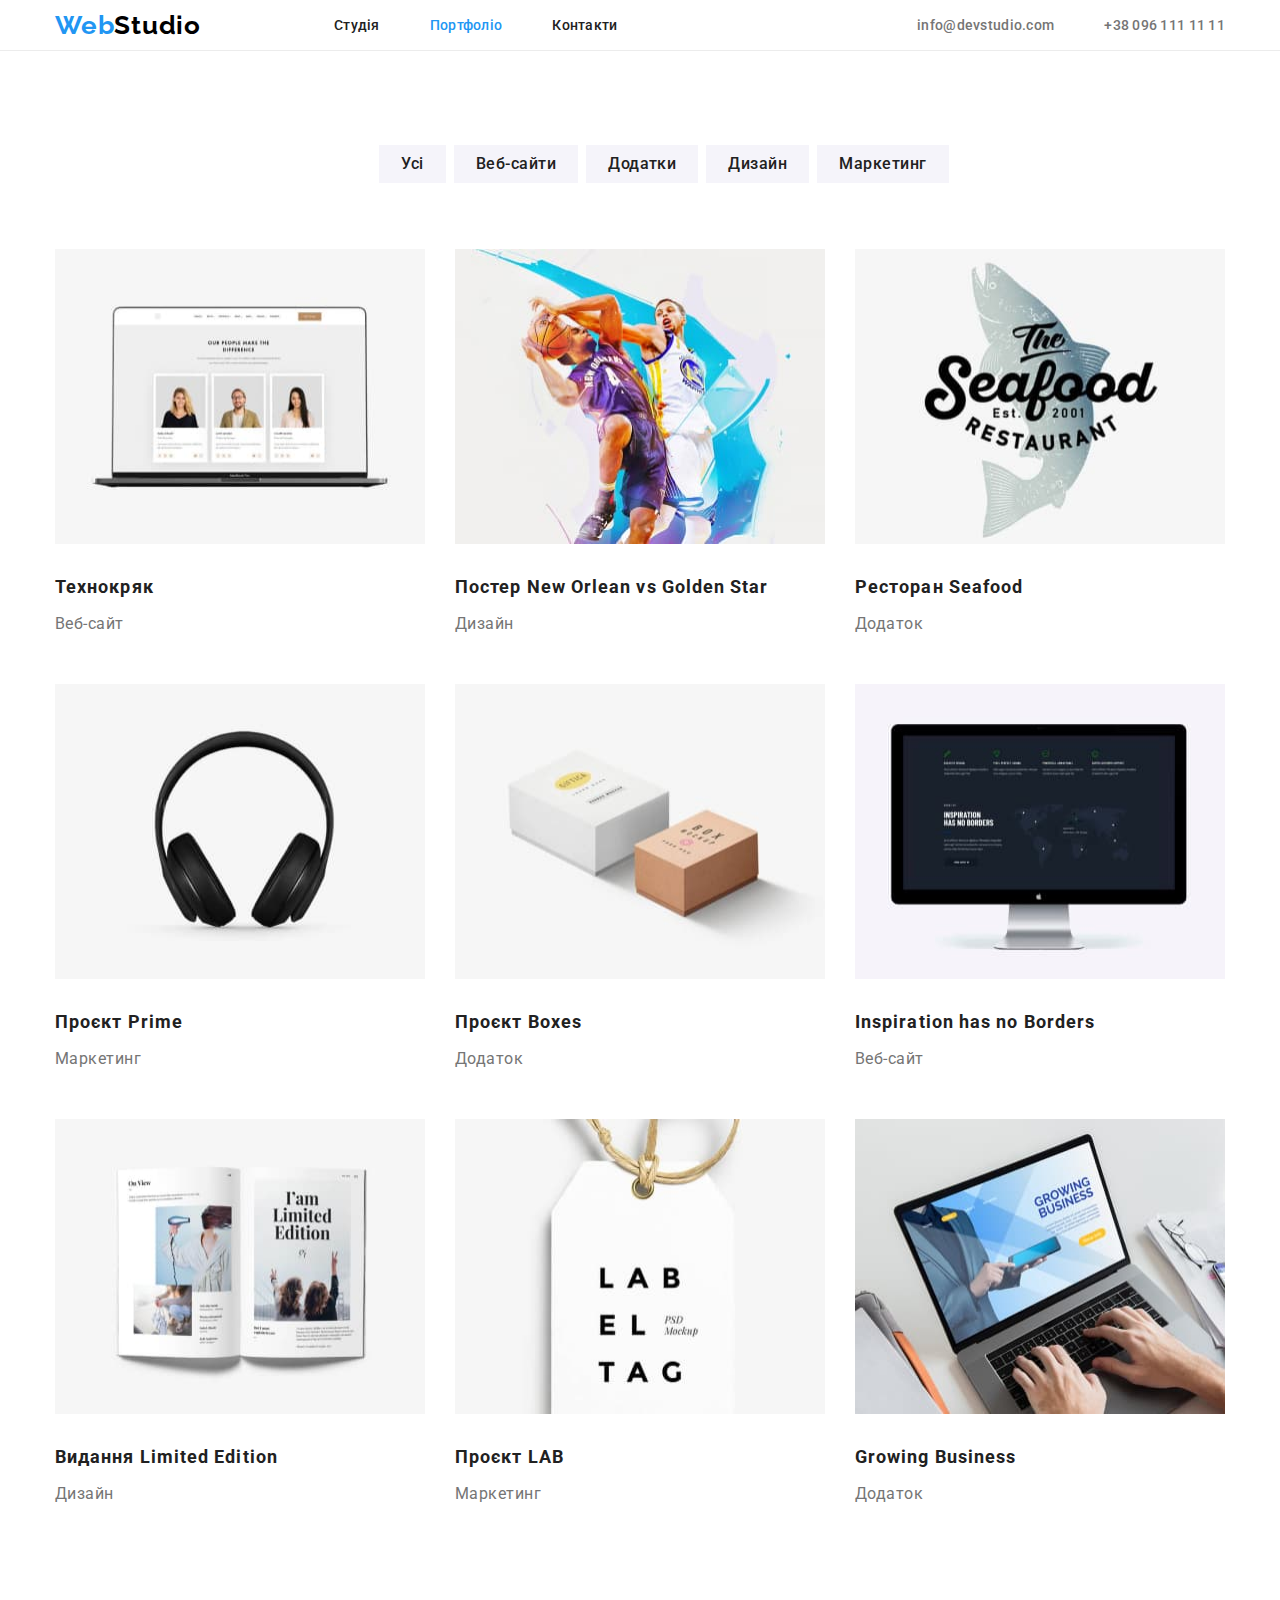
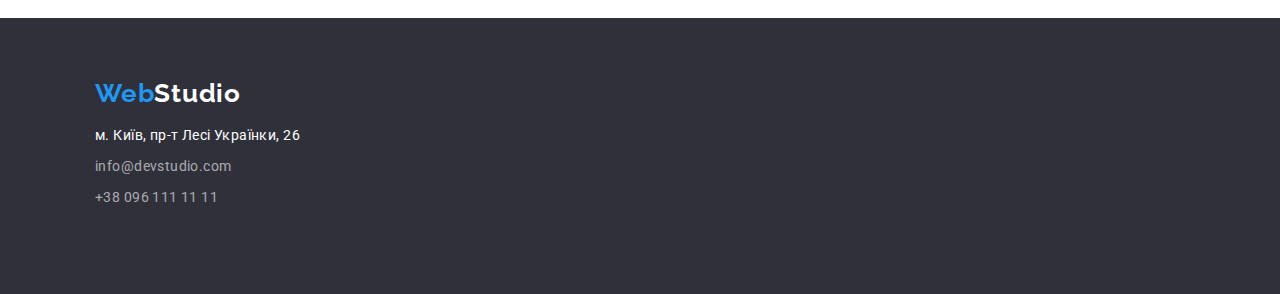
==== portfolio.html @ 1e1a3d90 "proverka04" ====
<!DOCTYPE html>
<html lang="uk">
  <head>
    <meta charset="UTF-8" />
    <meta http-equiv="X-UA-Compatible" content="IE=edge" />
    <meta name="viewport" content="width=device-width, initial-scale=1.0" />
    
    <link rel="preconnect" href="https://fonts.googleapis.com" />
    <link rel="preconnect" href="https://fonts.gstatic.com" crossorigin />
    <link
      href="https://cdnjs.cloudflare.com/ajax/libs/modern-normalize/1.0.0/modern-normalize.min.css"
      rel="stylesheet"
    />
    <link
      href="https://fonts.googleapis.com/css2?family=Raleway:wght@700&family=Roboto:wght@400;500;700;900&display=swap"
      rel="stylesheet"
    />
    <link rel="stylesheet" href="./css/styles.css" />
    <title><DZ-3></title>
  </head>
  <body>
    <header class="page-header">
      <nav class="container main-nav">
        <a href="./index.htm" class="logo"
          >Web<span class="logo-start">Studio</span></a
        >

        <ul class="site-nav">
          <li class="list">
            <a href="./index.htm" class="link">Студія</a>
          </li>
          <li class="list"><a href="" class="link current">Портфоліо</a></li>
          <li class="list"><a href="" class="link">Контакти</a></li>
        </ul>

        <ul class="site-contact">
          <li class="list">
            <a href="mailto:info@devstudio.com" class="info"
              >info@devstudio.com</a
            >
          </li>
          <li class="list">
            <a href="tel:+380961111111" class="info">+38 096 111 11 11</a>
          </li>
        </ul>
      </nav>
    </header>
    <main>
      <section class="section">
        <div class="container">
          <ul class="filter-list">
            <li class="list">
              <button type="button">Усі</button>
            </li>
            <li class="list">
              <button type="button">Веб-сайти</button>
            </li>
            <li class="list">
              <button type="button">Додатки</button>
            </li>
            <li class="list">
              <button type="button">Дизайн</button>
            </li>
            <li class="list">
              <button type="button">Маркетинг</button>
            </li>
          </ul>
        
          <ul class="work-link">
            <li class="work list">
              <img
                src="./images/img.1.jpg"
                alt="Noutbook"
                width="370"
                height="295"
              />
              <h2 class="container-title">Технокряк</h2>
              <p class="container-text">Веб-сайт</p>
            </li>
            <li class="work list">
              <img
                src="./images/img.2.jpg"
                alt="Backetbol"
                width="370"
                height="295"
              />
              <h2 class="container-title">Постер New Orlean vs Golden Star</h2>
              <p class="container-text">Дизайн</p>
            </li>
            <li class="work list">
              <img
                src="./images/img.3.jpg"
                alt="Firma"
                width="370"
                height="295"
              />
              <h2 class="container-title">Ресторан Seafood</h2>
              <p class="container-text">Додаток</p>
            </li>
            <li class="work list">
              <img
                src="./images/img.4.jpg"
                alt="Nauchniki"
                width="370"
                height="295"
              />
              <h2 class="container-title">Проєкт Prime</h2>
              <p class="container-text">Маркетинг</p>
            </li>
            <li class="work list">
              <img
                src="./images/img.5.jpg"
                alt="Kirpichi"
                width="370"
                height="295"
              />
              <h2 class="container-title">Проєкт Boxes</h2>
              <p class="container-text">Додаток</p>
            </li>
            <li class="work list">
              <img
                src="./images/img.6.jpg"
                alt="Monitor"
                width="370"
                height="295"
              />
              <h2 class="container-title">Inspiration has no Borders</h2>
              <p class="container-text">Веб-сайт</p>
            </li>
            <li class="work list">
              <img
                src="./images/img.7.jpg"
                alt="Book"
                width="370"
                height="295"
              />
              <h2 class="container-title">Видання Limited Edition</h2>
              <p class="container-text">Дизайн</p>
            </li>
            <li class="work list">
              <img
                src="./images/img.8.jpg"
                alt="Yarlik"
                width="370"
                height="295"
              />
              <h2 class="container-title">Проєкт LAB</h2>
              <p class="container-text">Маркетинг</p>
            </li>
            <li class="work list">
              <img
                src="./images/img.9.jpg"
                alt="Nout"
                width="370"
                height="295"
              />
              <h2 class="container-title">Growing Business</h2>
              <p class="container-text">Додаток</p>
            </li>
          </ul>
        </div>
      </section>
    </main>
    <footer class="footer">
      <div class="container">
        <a href="./index.htm" class="logo"
          >Web<span class="logo-end">Studio</span></a
        >
        <address>
          <ul class="site-footer">
            <li class="list">
              <a
                href="https://goo.gl/maps/8KMrA27ERhPjtxna9"
                rel="noopener noreferrer"
                class="site-address"
                >м. Київ, пр-т Лесі Українки, 26</a
              >
            </li>
            <li class="list">
              <a href="mailto:info@devstudio.com" class="info"
                >info@devstudio.com</a
              >
            </li>
            <li class="list">
              <a href="tel:+380961111111" class="info">+38 096 111 11 11</a>
            </li>
          </ul>
        </address>
      </div>
    </footer>
  </body>
</html>
---- css/styles.css ----
html {
  box-sizing: border-box;
}
*,
*::before,
*::after {
  box-sizing: inherit;
}
:root {
  --primary-text-color: #757575;
  --title-text-color: #212121;
  --accent-color: #2196f3;
  --logo-color: #000000;
  --white-color: #ffffff;
  --adress-color: #ffffff99;
}

body {
  font-family: Roboto, sans-serif;
  color: var(--title-text-color);
}

.list {
  list-style: none; /*убирает кнопки списка*/
  /*outline: 2px solid red; /*делает временную рамку для верстки*/
  padding: 0; /*сбрасыввет padding от браузера*/
  margin: 0; /*сбрасыввет margin от браузера*/
}
.section-title {
  text-align: center;
  margin-top: 0;
  margin-bottom: 0;
}

.container {
  margin-top: 94px;
  margin-left: auto;
  margin-right: auto;
  width: 1200px;

  padding-right: 15px;
  padding-left: 15px;
}

/* general style ul */

/* Page header */
.page-header {
  background-color: #ffffff;
  border-bottom: 1px solid #ececec;
}

.page-header .container {
    margin-top: 0;
}
.main-nav {
  display: flex;
  align-items: center;
}
/* style logo header and footer*/
/* general style nav header*/

.logo {
  color: var(--accent-color);
  font-family: "Raleway";
  font-weight: 700;
  font-size: 26px;
  line-height: 1.2;
  letter-spacing: 0.03em;
  text-decoration: none;
}
.logo-start {
  color: var(--logo-color);
}
.logo-end {
  color: var(--white-color);
}

.site-nav {
  display: flex;
  margin-left: 93px;
}

.site-nav .list {
  margin-right: 50px;
}
.site-nav .list:last-child {
  margin-right: 0;
}

.site-nav .link {
  color: var(--title-text-color);
  font-weight: 500;
  font-size: 14px;
  line-height: 1.15;
  letter-spacing: 0.02em;
  text-decoration: none;
}
.site-nav .link.current {
  color: var(--accent-color);
}
.site-nav .link:hover,
.site-nav .link:focus {
  color: var(--accent-color);
}

/* general style contact header*/

.site-contact {
  display: flex;
  margin-left:auto;
}

.site-contact .list {
  margin-left: 50px;
}

.site-contact .info {
  color: var(--primary-text-color);
  font-weight: 500;
  font-size: 14px;
  line-height: 1.15;
  letter-spacing: 0.02em;
  text-decoration: none;
}
.site-contact .info:hover,
.site-contact .info:focus {
  color: var(--accent-color);
}

/* style index.html*/

/* style heroy*/
.heroy {
  background-color: #2f303a;
  text-align: center;
}

.slogan {
  margin-top: 0;
  margin-bottom: 30px;
  padding-top: 200px;

  color: var(--white-color);
  font-weight: 900;
  font-size: 44px;
  line-height: 1.36;
  text-align: center;
  letter-spacing: 0.06em;
  text-transform: uppercase;
}
.button {
  margin-bottom: 200px;
  padding: 10px 32px;
  border-radius: 4px;
  border: 1px solid transparent;

  font-weight: 700;
  font-size: 16px;
  line-height: 1.87;
  text-align: center;

  color: #ffffff;
  background: #2196f3;
  cursor: pointer;
}
.button:hover,
.button:active {
  background-color: var(--white-color);
  color: var(--accent-color);
  cursor: pointer;
}
/* style skills*/
.skills {
  display: flex;
}

.skills-title {
  margin-top: 70px;
  margin-bottom: 10px;

  font-weight: 700;
  font-size: 14px;
  line-height: 1.4;
  letter-spacing: 0.03em;
  text-transform: uppercase;
  color: #212121;
}

.skills-text {
  margin-top: 0;
  margin-bottom: 0;

  font-weight: 400;
  font-size: 14px;
  line-height: 1.8;
  letter-spacing: 0.03em;
  color: #757575;
}

/* style activity*/

.activity-title {
  margin-top: 0;
  margin-bottom: 50px;

  font-weight: 700;
  font-size: 36px;
  line-height: 1.6;
  text-align: center;
  letter-spacing: 0.03em;
  color: #212121;
}
.activity {
  margin-top: 0;
  display: flex;
  justify-content: space-between;
}

/* style наша команда*/

.team {
  margin-top: 0;
  margin-bottom: 50px;

  padding-top: 0;
  font-weight: 700;
  font-size: 36px;
  line-height: 42px;
  text-align: center;
  letter-spacing: 0.03em;

  color: #212121;
}

.out-team {
  background-color: #f5f4fa;
  display: flex;
  justify-content: space-between;
}
.card {
  width: 270px;
}

.card-title {
  margin-top: 30px;
  margin-bottom: 10px;

  font-weight: 500;
  font-size: 16px;
  line-height: 1.8;
  text-align: center;
  letter-spacing: 0.03em;
  color: #212121;
}
.card-text {
  margin-top: 0;
  margin-bottom: 30px;

  color: #757575;
  font-family: "Roboto";
  font-size: 16px;
  line-height: 1.8;
  text-align: center;
  letter-spacing: 0.03em;
}

/* style footer */

.footer {
  background-color: #2f303a;
}

.footer .container {
  padding-top: 60px;
  padding-bottom: 60px;
}
.footer .logo {
  margin-left: 40px;
  margin-top: 0;
  margin-bottom: 20px;
}

.site-address {
  display: inline-block;
  margin-bottom: 10px;
  font-style: normal;
  font-size: 14px;
  line-height: 1.5;
  letter-spacing: 0.03em;
  color: #ffffff;
  text-decoration: none;
}
.site-address:hover,
.site-address:focus {
  color: #2196f3;
}

.site-footer .info {
  display: inline-block;
  margin-bottom: 10px;
  font-style: normal;
  font-weight: 400;
  font-size: 14px;
  line-height: 1.5;
  letter-spacing: 0.03em;
  color: rgba(255, 255, 255, 0.6);
  text-decoration: none;
}

.info:hover,
.info:focus {
  color: #2196f3;
}

/* style portfolio */
/* style filter */

.filter-list {
  display: flex;
  justify-content: center;
  
}

.list button {
  margin-left: 8px;
  margin-bottom: 50px;
  padding: 6px 22px;

  font-weight: 500;
  font-size: 16px;
  line-height: 1.62;
  text-align: center;
  letter-spacing: 0.03em;
  color: #212121;
  background-color: #f5f4fa;
  border: hidden;
}
 


.filter-list button:hover,
.filter-list button:focus {
  color: var(--white-color);
  background-color: #2196f3;
  cursor: pointer;
}

/* style work */

.work-link {
  display: flex;
  flex-wrap: wrap;
  gap: 30px;
  padding: 0;
  
}
.work {
  background-color: var(--white-color);
  width: 370px;
  height: 405px;
}
.container-title {
  margin-top: 20px;
  margin-bottom: 4px;

  font-weight: 700;
  font-size: 18px;
  line-height: 2;
  letter-spacing: 0.06em;
  color: #212121;
  text-align: left;
}
.container-text {
  margin-top: 0;
  margin-bottom: 20px;

  font-weight: 400;
  font-size: 16px;
  line-height: 1.87;
  letter-spacing: 0.03em;
  color: #757575;
  text-align: left;
}
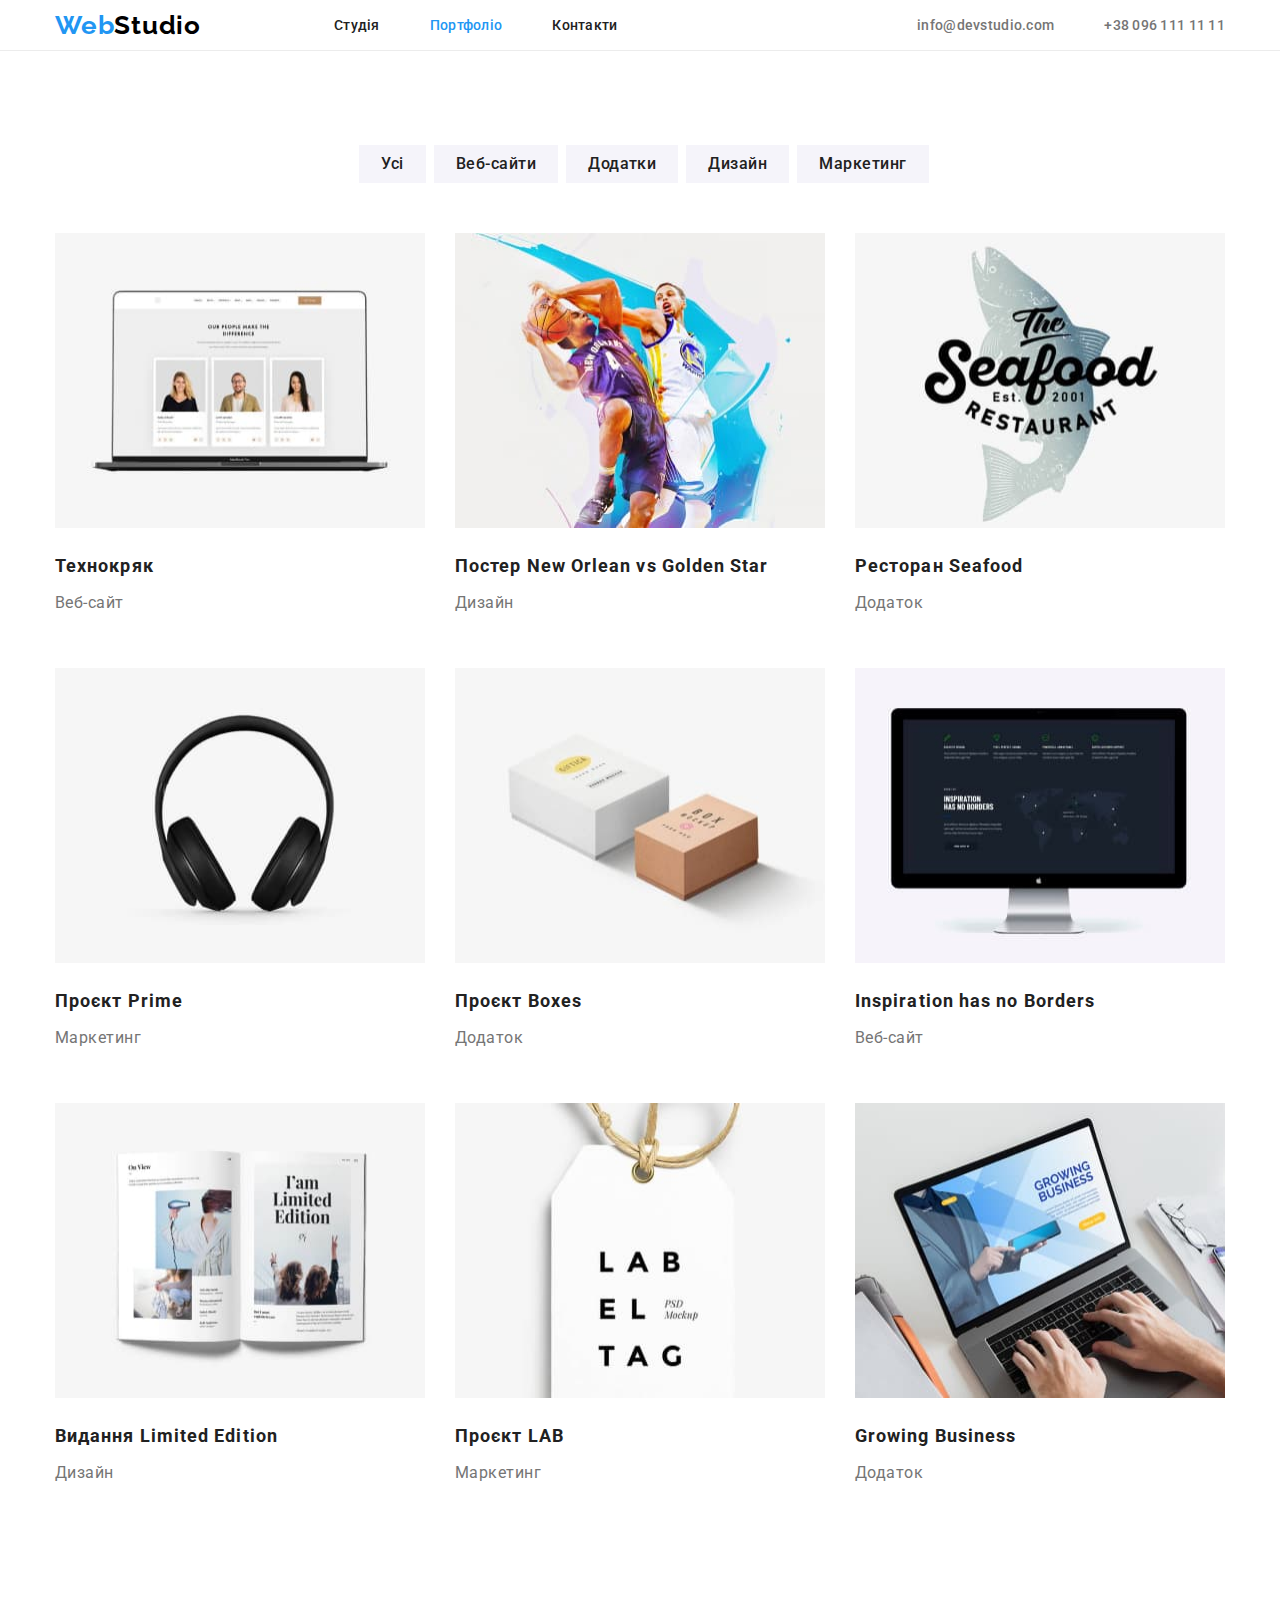
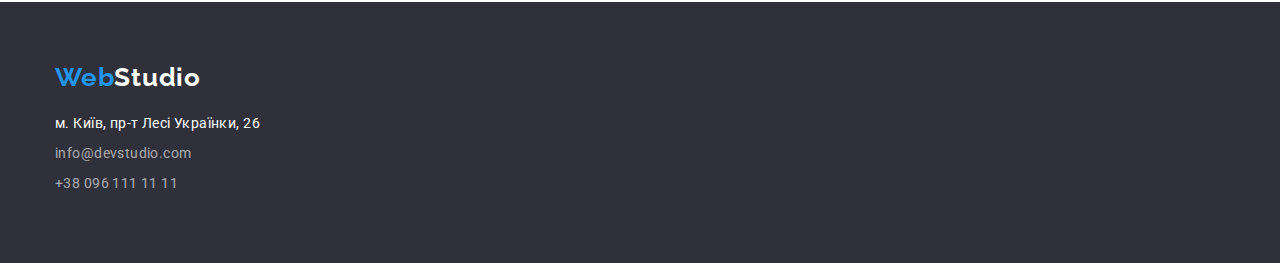
==== commit b83f37c1: "06092022" ====
--- a/portfolio.html
+++ b/portfolio.html
@@ -162,7 +162,7 @@
       </section>
     </main>
     <footer class="footer">
-      <div class="container">
+      <div class="container contact">
         <a href="./index.htm" class="logo"
           >Web<span class="logo-end">Studio</span></a
         >
--- a/css/styles.css
+++ b/css/styles.css
@@ -42,6 +42,9 @@
   padding-left: 15px;
 }
 
+img {
+  display: block;
+}
 /* general style ul */
 
 /* Page header */
@@ -173,10 +176,12 @@
 /* style skills*/
 .skills {
   display: flex;
+  padding: 0;
+  margin: 0;
 }
 
 .skills-title {
-  margin-top: 70px;
+  margin-top: 0;
   margin-bottom: 10px;
 
   font-weight: 700;
@@ -200,6 +205,13 @@
 
 /* style activity*/
 
+.activity {
+  display: flex;
+  padding: 0;
+  justify-content: space-between;
+  padding-bottom: 94px;
+  margin: 0;
+}
 .activity-title {
   margin-top: 0;
   margin-bottom: 50px;
@@ -211,48 +223,57 @@
   letter-spacing: 0.03em;
   color: #212121;
 }
-.activity {
-  margin-top: 0;
-  display: flex;
+
+
+/* style наша команда*/
+
+ .team {
+  padding-bottom: 94px;
+  background-color: #F5F4FA;
+
+ }
+
+ .out {
+  margin-top: 0;
+  padding-top: 94px;
+ }
+ .card-title {
+  margin-bottom:50px;
+  margin-top:  0;
+  
+  
+  font-weight: 700;
+  font-size: 36px;
+  line-height: 1.6;
+  text-align: center;
+  letter-spacing: 0.03em;
+  color: #212121;
+}
+
+.out-team {
+  
+  display: flex;
+  padding: 0;
+  margin: 0;
+ 
+     
   justify-content: space-between;
-}
-
-/* style наша команда*/
-
-.team {
-  margin-top: 0;
-  margin-bottom: 50px;
-
-  padding-top: 0;
-  font-weight: 700;
-  font-size: 36px;
-  line-height: 42px;
-  text-align: center;
-  letter-spacing: 0.03em;
-
-  color: #212121;
-}
-
-.out-team {
-  background-color: #f5f4fa;
-  display: flex;
-  justify-content: space-between;
+  
 }
 .card {
   width: 270px;
-}
-
-.card-title {
+  background-color: #FFFFFF;;
+}
+ 
+.name-title {
   margin-top: 30px;
   margin-bottom: 10px;
-
-  font-weight: 500;
   font-size: 16px;
-  line-height: 1.8;
-  text-align: center;
-  letter-spacing: 0.03em;
-  color: #212121;
-}
+  line-height: 1.87;
+  text-align: center;
+  color: #212121;
+}
+
 .card-text {
   margin-top: 0;
   margin-bottom: 30px;
@@ -268,22 +289,23 @@
 /* style footer */
 
 .footer {
+  
+  display: flex;
   background-color: #2f303a;
 }
 
-.footer .container {
-  padding-top: 60px;
-  padding-bottom: 60px;
+.contact {
+  margin-top: 60px;
 }
 .footer .logo {
-  margin-left: 40px;
-  margin-top: 0;
   margin-bottom: 20px;
 }
 
 .site-address {
+
   display: inline-block;
-  margin-bottom: 10px;
+  margin-bottom: 9px;
+
   font-style: normal;
   font-size: 14px;
   line-height: 1.5;
@@ -295,10 +317,18 @@
 .site-address:focus {
   color: #2196f3;
 }
+.site-footer {
+  padding: 0;
+  margin-top: 20px;
+  margin-bottom: 60px;
+  
+}
 
 .site-footer .info {
+
   display: inline-block;
-  margin-bottom: 10px;
+  margin-bottom: 9px;
+
   font-style: normal;
   font-weight: 400;
   font-size: 14px;
@@ -308,7 +338,7 @@
   text-decoration: none;
 }
 
-.info:hover,
+ .info:hover,
 .info:focus {
   color: #2196f3;
 }
@@ -319,6 +349,8 @@
 .filter-list {
   display: flex;
   justify-content: center;
+  padding: 0;
+  margin: 0;
   
 }
 
@@ -353,6 +385,8 @@
   flex-wrap: wrap;
   gap: 30px;
   padding: 0;
+  margin-top: 0;
+  margin-bottom: 94px;
   
 }
 .work {
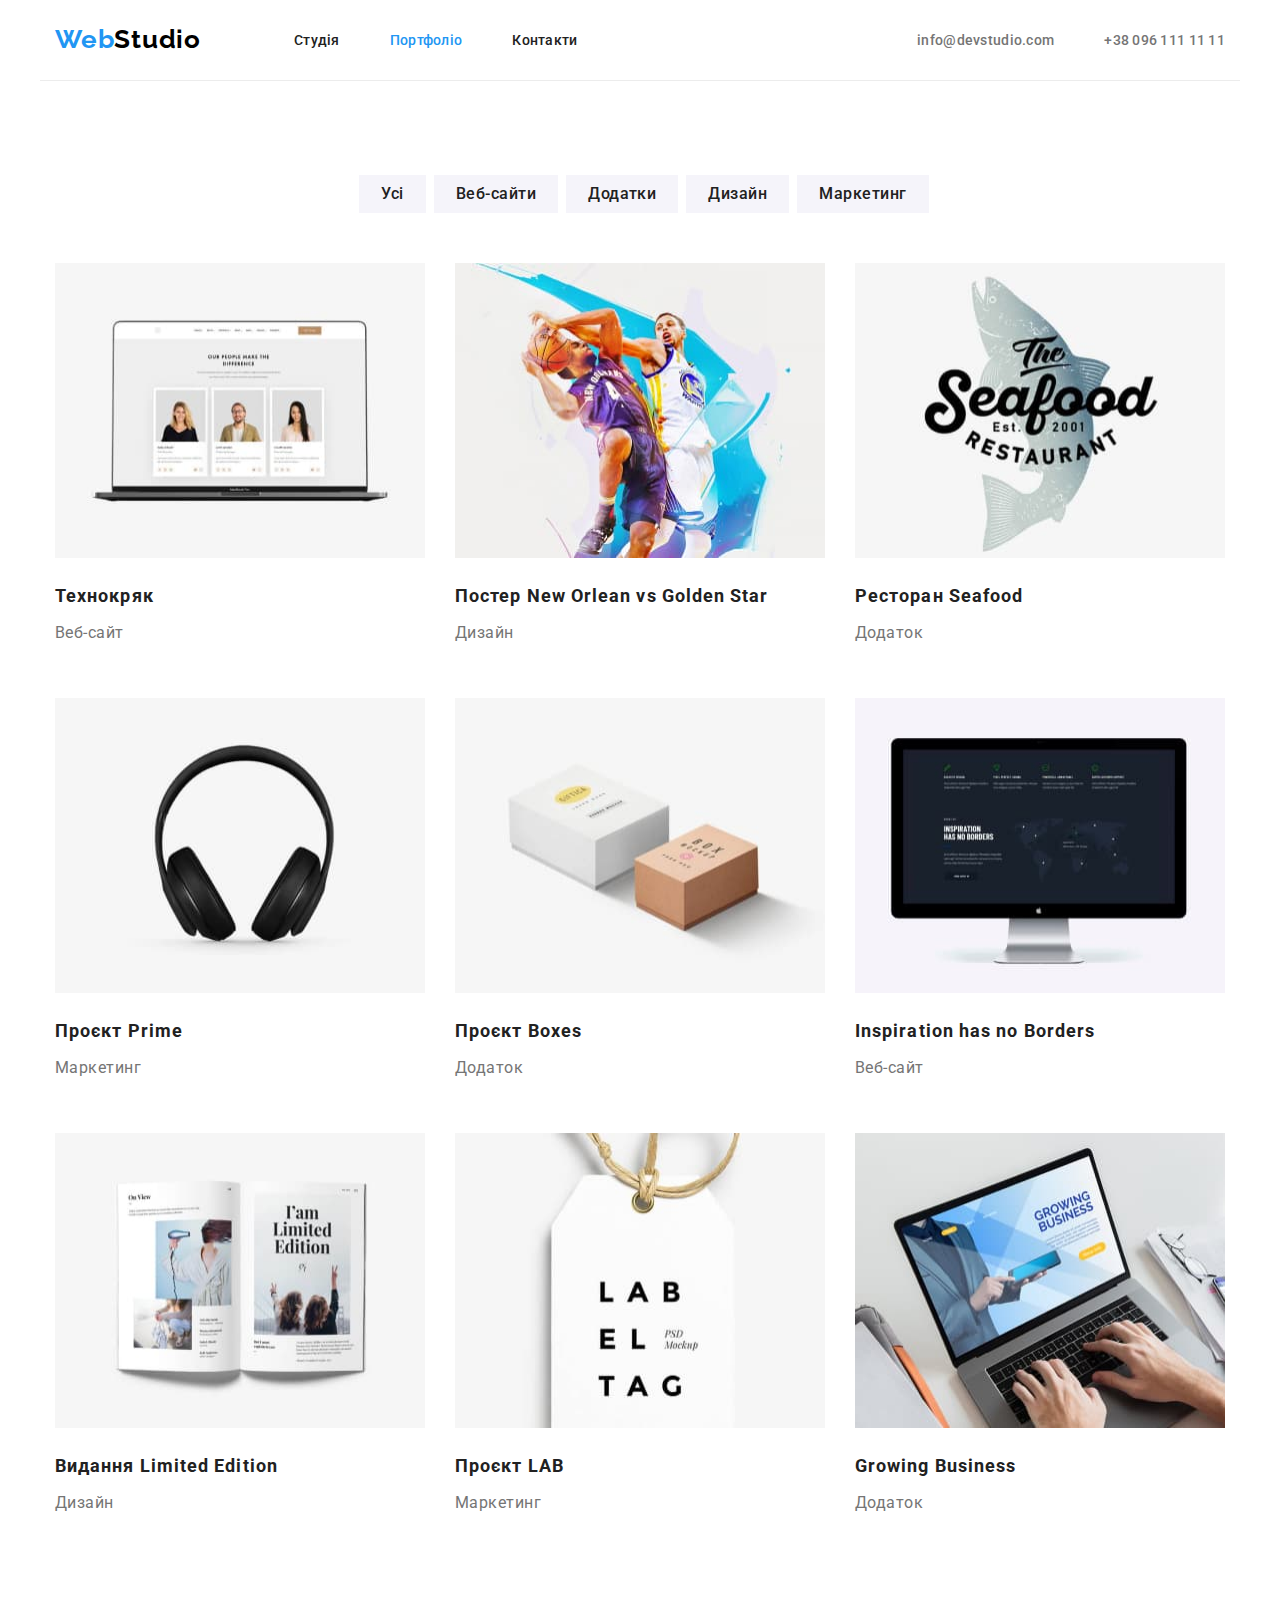
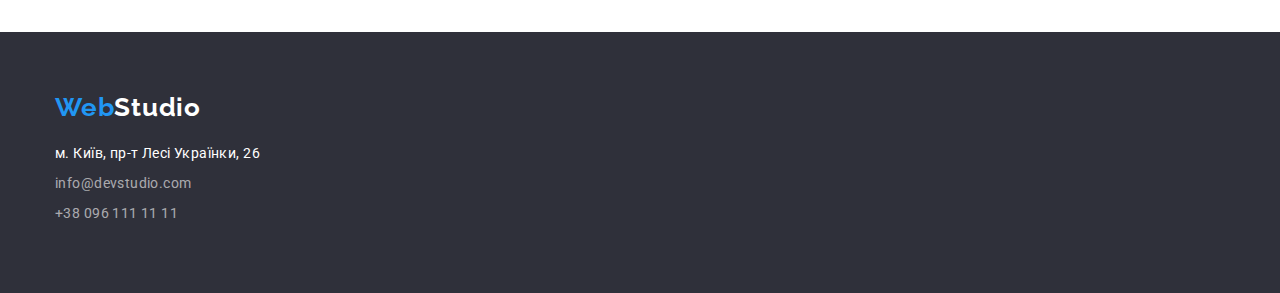
==== commit 09d85163: "0600606060" ====
--- a/portfolio.html
+++ b/portfolio.html
@@ -19,8 +19,8 @@
     <title><DZ-3></title>
   </head>
   <body>
-    <header class="page-header">
-      <nav class="container main-nav">
+    <header class="container page-header">
+      <nav class="main-nav">
         <a href="./index.htm" class="logo"
           >Web<span class="logo-start">Studio</span></a
         >
@@ -32,7 +32,7 @@
           <li class="list"><a href="" class="link current">Портфоліо</a></li>
           <li class="list"><a href="" class="link">Контакти</a></li>
         </ul>
-
+</nav>
         <ul class="site-contact">
           <li class="list">
             <a href="mailto:info@devstudio.com" class="info"
@@ -43,8 +43,7 @@
             <a href="tel:+380961111111" class="info">+38 096 111 11 11</a>
           </li>
         </ul>
-      </nav>
-    </header>
+      </header>
     <main>
       <section class="section">
         <div class="container">
--- a/css/styles.css
+++ b/css/styles.css
@@ -49,13 +49,15 @@
 
 /* Page header */
 .page-header {
+  display: flex;
+  margin-top: 0;
+
   background-color: #ffffff;
   border-bottom: 1px solid #ececec;
-}
-
-.page-header .container {
-    margin-top: 0;
-}
+  
+}
+
+
 .main-nav {
   display: flex;
   align-items: center;
@@ -82,16 +84,24 @@
 .site-nav {
   display: flex;
   margin-left: 93px;
+  margin-top: 0;
+  margin-bottom: 0;
+  padding: 0;
 }
 
 .site-nav .list {
   margin-right: 50px;
+  
 }
 .site-nav .list:last-child {
   margin-right: 0;
 }
 
 .site-nav .link {
+  display: inline-block;
+  padding-top: 32px;
+  padding-bottom: 32px;
+
   color: var(--title-text-color);
   font-weight: 500;
   font-size: 14px;
@@ -112,13 +122,24 @@
 .site-contact {
   display: flex;
   margin-left:auto;
+  margin-top: 0;
+  margin-bottom: 0;
+  padding: 0;
 }
 
 .site-contact .list {
-  margin-left: 50px;
-}
+  margin-right: 50px;
+ }
+
+ .site-contact .list:last-child {
+  margin-right: 0;
+ }
 
 .site-contact .info {
+  display:inline-block;
+  padding-top: 32px;
+  padding-bottom: 32px;
+
   color: var(--primary-text-color);
   font-weight: 500;
   font-size: 14px;
@@ -350,13 +371,13 @@
   display: flex;
   justify-content: center;
   padding: 0;
-  margin: 0;
+  margin-top: 0;
+  margin-bottom: 50px;
   
 }
 
 .list button {
   margin-left: 8px;
-  margin-bottom: 50px;
   padding: 6px 22px;
 
   font-weight: 500;
@@ -368,7 +389,10 @@
   background-color: #f5f4fa;
   border: hidden;
 }
- 
+
+/*.list button:first-child {
+  margin-left: 0;
+}*/
 
 
 .filter-list button:hover,
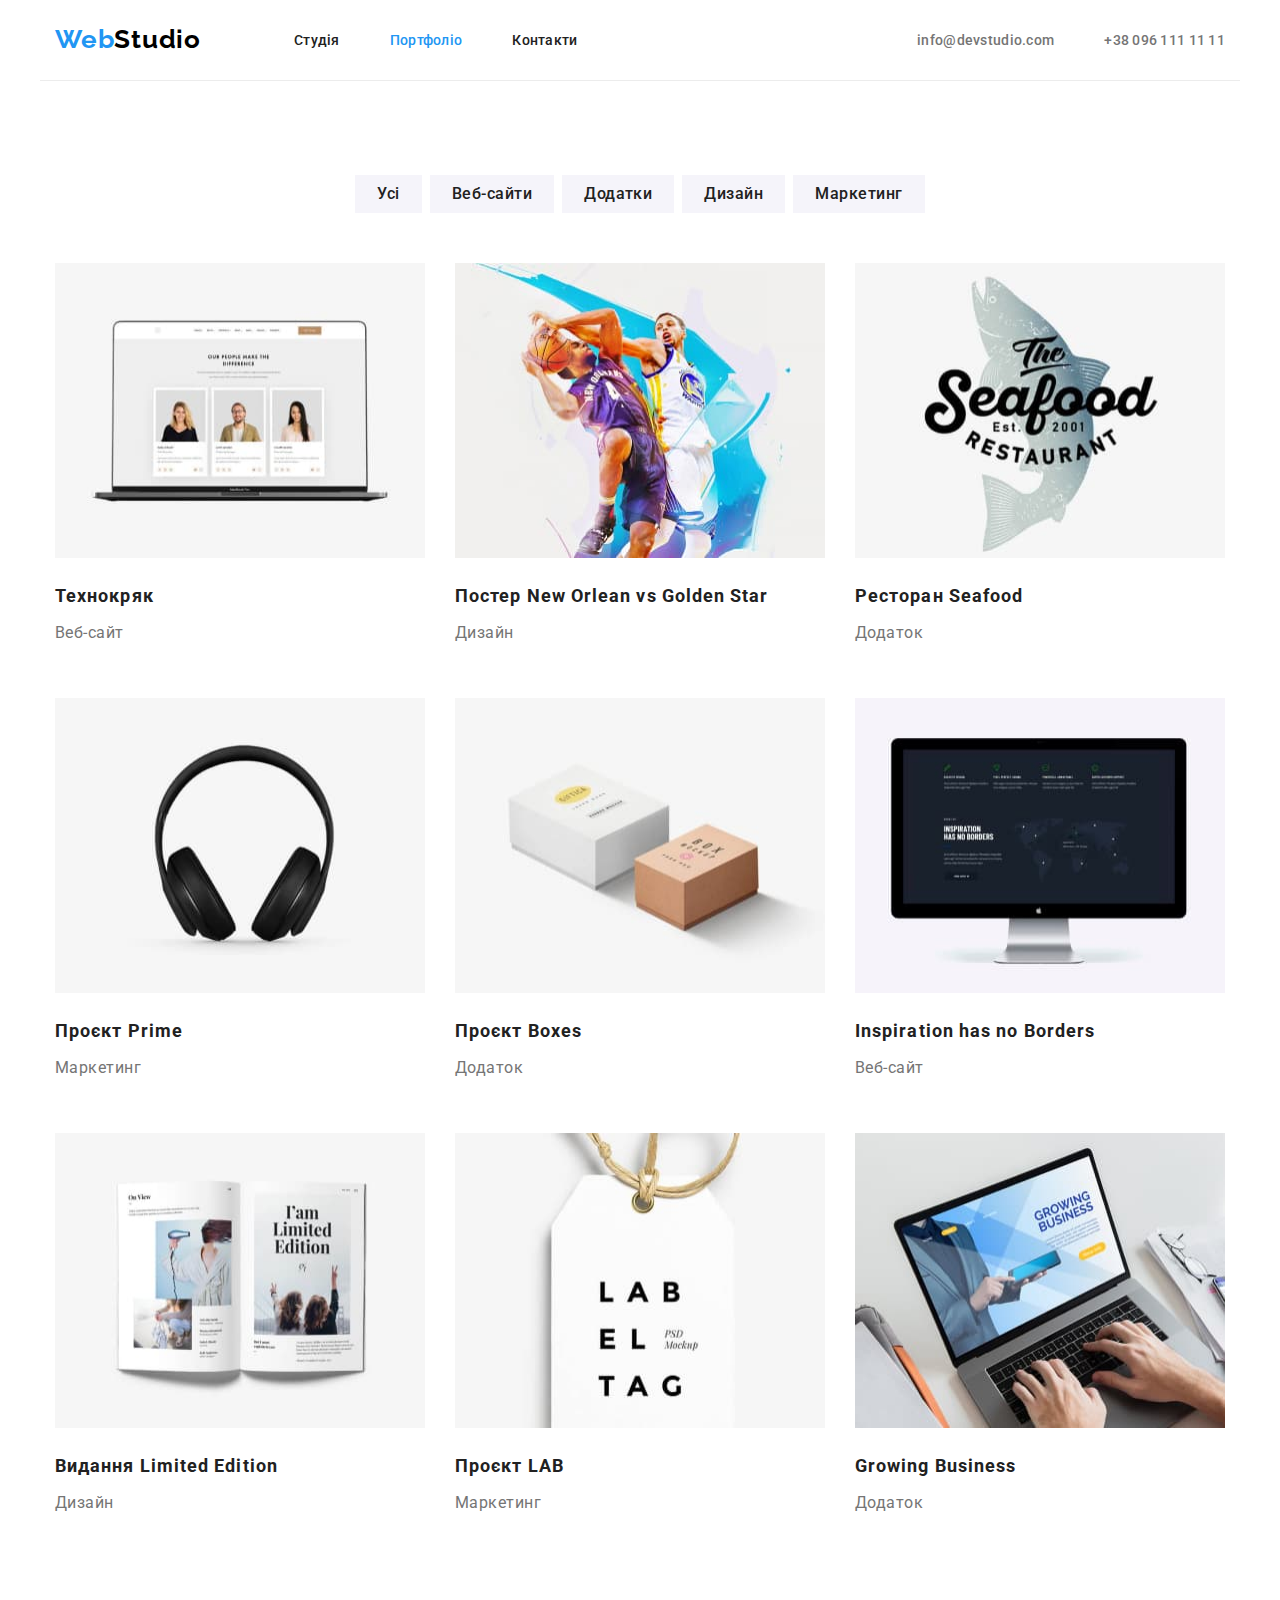
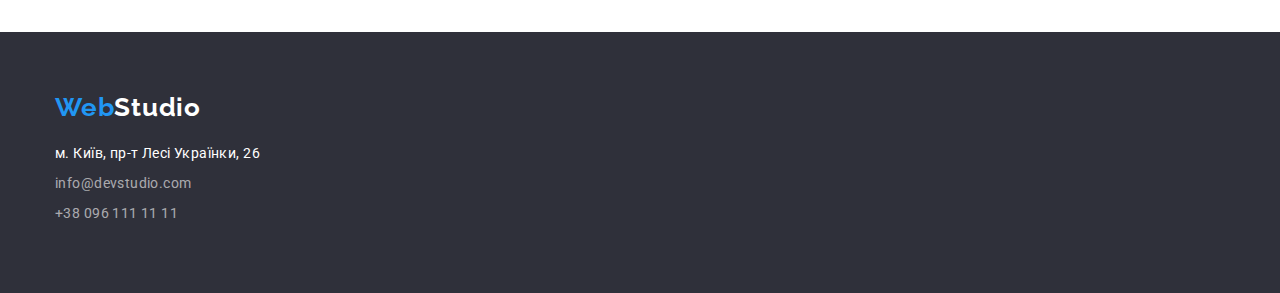
==== commit 56e754ce: "060902222944" ====
--- a/portfolio.html
+++ b/portfolio.html
@@ -45,28 +45,28 @@
         </ul>
       </header>
     <main>
-      <section class="section">
+      <section class="work">
         <div class="container">
-          <ul class="filter-list">
-            <li class="list">
-              <button type="button">Усі</button>
+          <ul class="filter-list list">
+            <li class="filter-item">
+              <button class="filter-btn" type="button">Усі</button>
             </li>
-            <li class="list">
-              <button type="button">Веб-сайти</button>
+            <li class="filter-item">
+              <button class="filter-btn" type="button">Веб-сайти</button>
             </li>
-            <li class="list">
-              <button type="button">Додатки</button>
+            <li class="filter-item">
+              <button class="filter-btn" type="button">Додатки</button>
             </li>
-            <li class="list">
-              <button type="button">Дизайн</button>
+            <li class="filter-item">
+              <button class="filter-btn" type="button">Дизайн</button>
             </li>
-            <li class="list">
-              <button type="button">Маркетинг</button>
+            <li class="filter-item">
+              <button class="filter-btn" type="button">Маркетинг</button>
             </li>
           </ul>
         
-          <ul class="work-link">
-            <li class="work list">
+          <ul class="work-link list">
+            <li class="work-list">
               <img
                 src="./images/img.1.jpg"
                 alt="Noutbook"
@@ -76,7 +76,7 @@
               <h2 class="container-title">Технокряк</h2>
               <p class="container-text">Веб-сайт</p>
             </li>
-            <li class="work list">
+            <li class="work-list">
               <img
                 src="./images/img.2.jpg"
                 alt="Backetbol"
@@ -86,7 +86,7 @@
               <h2 class="container-title">Постер New Orlean vs Golden Star</h2>
               <p class="container-text">Дизайн</p>
             </li>
-            <li class="work list">
+            <li class="work-list">
               <img
                 src="./images/img.3.jpg"
                 alt="Firma"
@@ -96,7 +96,7 @@
               <h2 class="container-title">Ресторан Seafood</h2>
               <p class="container-text">Додаток</p>
             </li>
-            <li class="work list">
+            <li class="work-list">
               <img
                 src="./images/img.4.jpg"
                 alt="Nauchniki"
@@ -106,7 +106,7 @@
               <h2 class="container-title">Проєкт Prime</h2>
               <p class="container-text">Маркетинг</p>
             </li>
-            <li class="work list">
+            <li class="work-list">
               <img
                 src="./images/img.5.jpg"
                 alt="Kirpichi"
@@ -116,7 +116,7 @@
               <h2 class="container-title">Проєкт Boxes</h2>
               <p class="container-text">Додаток</p>
             </li>
-            <li class="work list">
+            <li class="work-list">
               <img
                 src="./images/img.6.jpg"
                 alt="Monitor"
@@ -126,7 +126,7 @@
               <h2 class="container-title">Inspiration has no Borders</h2>
               <p class="container-text">Веб-сайт</p>
             </li>
-            <li class="work list">
+            <li class="work-list">
               <img
                 src="./images/img.7.jpg"
                 alt="Book"
@@ -136,7 +136,7 @@
               <h2 class="container-title">Видання Limited Edition</h2>
               <p class="container-text">Дизайн</p>
             </li>
-            <li class="work list">
+            <li class="work-list">
               <img
                 src="./images/img.8.jpg"
                 alt="Yarlik"
@@ -146,7 +146,7 @@
               <h2 class="container-title">Проєкт LAB</h2>
               <p class="container-text">Маркетинг</p>
             </li>
-            <li class="work list">
+            <li class="work-list">
               <img
                 src="./images/img.9.jpg"
                 alt="Nout"
--- a/css/styles.css
+++ b/css/styles.css
@@ -54,9 +54,7 @@
 
   background-color: #ffffff;
   border-bottom: 1px solid #ececec;
-  
-}
-
+}
 
 .main-nav {
   display: flex;
@@ -91,7 +89,6 @@
 
 .site-nav .list {
   margin-right: 50px;
-  
 }
 .site-nav .list:last-child {
   margin-right: 0;
@@ -121,7 +118,7 @@
 
 .site-contact {
   display: flex;
-  margin-left:auto;
+  margin-left: auto;
   margin-top: 0;
   margin-bottom: 0;
   padding: 0;
@@ -129,14 +126,14 @@
 
 .site-contact .list {
   margin-right: 50px;
- }
-
- .site-contact .list:last-child {
+}
+
+.site-contact .list:last-child {
   margin-right: 0;
- }
+}
 
 .site-contact .info {
-  display:inline-block;
+  display: inline-block;
   padding-top: 32px;
   padding-bottom: 32px;
 
@@ -245,24 +242,21 @@
   color: #212121;
 }
 
-
 /* style наша команда*/
 
- .team {
+.team {
   padding-bottom: 94px;
-  background-color: #F5F4FA;
-
- }
-
- .out {
+  background-color: #f5f4fa;
+}
+
+.out {
   margin-top: 0;
   padding-top: 94px;
- }
- .card-title {
-  margin-bottom:50px;
-  margin-top:  0;
-  
-  
+}
+.card-title {
+  margin-bottom: 50px;
+  margin-top: 0;
+
   font-weight: 700;
   font-size: 36px;
   line-height: 1.6;
@@ -272,20 +266,17 @@
 }
 
 .out-team {
-  
   display: flex;
   padding: 0;
   margin: 0;
- 
-     
+
   justify-content: space-between;
-  
 }
 .card {
   width: 270px;
-  background-color: #FFFFFF;;
-}
- 
+  background-color: #ffffff;
+}
+
 .name-title {
   margin-top: 30px;
   margin-bottom: 10px;
@@ -310,7 +301,6 @@
 /* style footer */
 
 .footer {
-  
   display: flex;
   background-color: #2f303a;
 }
@@ -323,7 +313,6 @@
 }
 
 .site-address {
-
   display: inline-block;
   margin-bottom: 9px;
 
@@ -342,11 +331,9 @@
   padding: 0;
   margin-top: 20px;
   margin-bottom: 60px;
-  
 }
 
 .site-footer .info {
-
   display: inline-block;
   margin-bottom: 9px;
 
@@ -359,13 +346,13 @@
   text-decoration: none;
 }
 
- .info:hover,
+.info:hover,
 .info:focus {
   color: #2196f3;
 }
 
-/* style portfolio */
-/* style filter */
+/* -------------style portfolio-------------------- */
+/* style work filter */
 
 .filter-list {
   display: flex;
@@ -373,13 +360,14 @@
   padding: 0;
   margin-top: 0;
   margin-bottom: 50px;
+}
+.filter-item:not(:last-child) {
+  margin-right: 8px;
+}
+
+.filter-btn {
+  padding: 6px 22px;
   
-}
-
-.list button {
-  margin-left: 8px;
-  padding: 6px 22px;
-
   font-weight: 500;
   font-size: 16px;
   line-height: 1.62;
@@ -389,11 +377,6 @@
   background-color: #f5f4fa;
   border: hidden;
 }
-
-/*.list button:first-child {
-  margin-left: 0;
-}*/
-
 
 .filter-list button:hover,
 .filter-list button:focus {
@@ -402,7 +385,7 @@
   cursor: pointer;
 }
 
-/* style work */
+/* -------------style work------------*/
 
 .work-link {
   display: flex;
@@ -411,9 +394,8 @@
   padding: 0;
   margin-top: 0;
   margin-bottom: 94px;
-  
-}
-.work {
+}
+.work-list {
   background-color: var(--white-color);
   width: 370px;
   height: 405px;
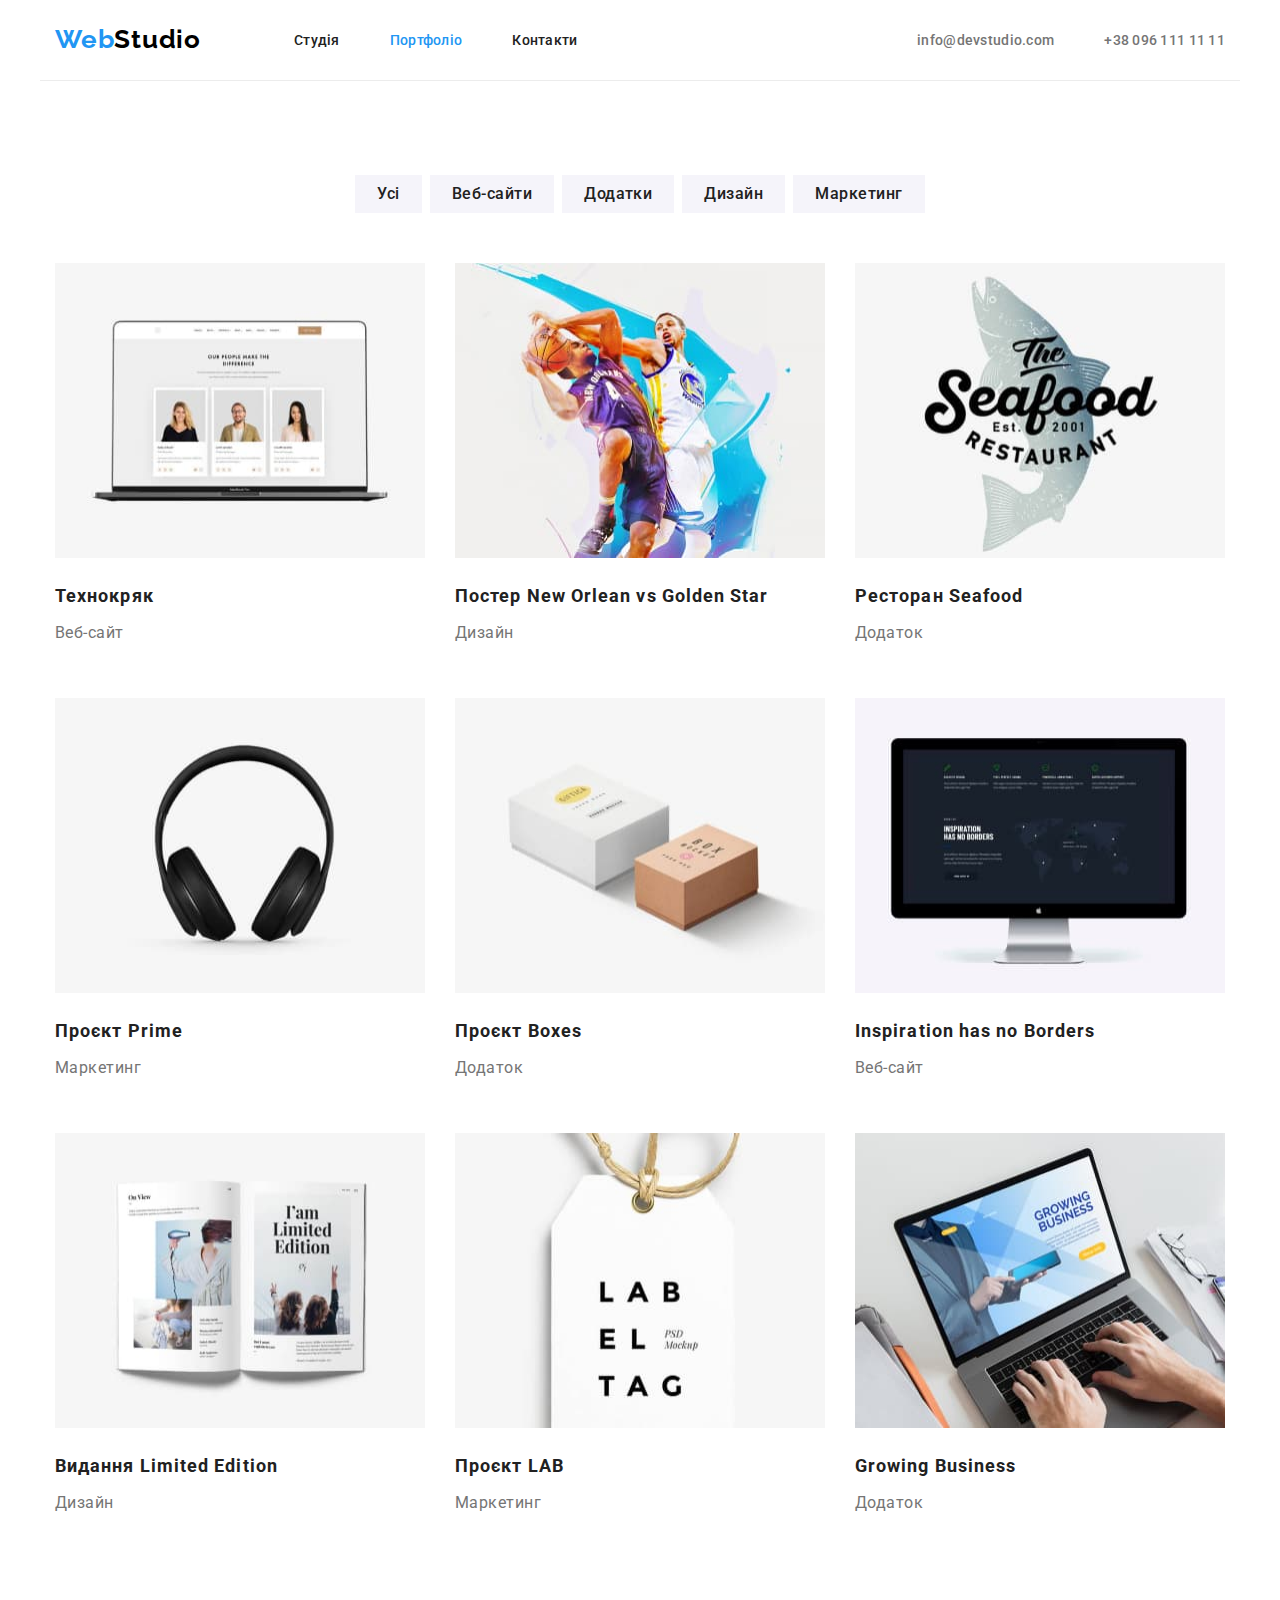
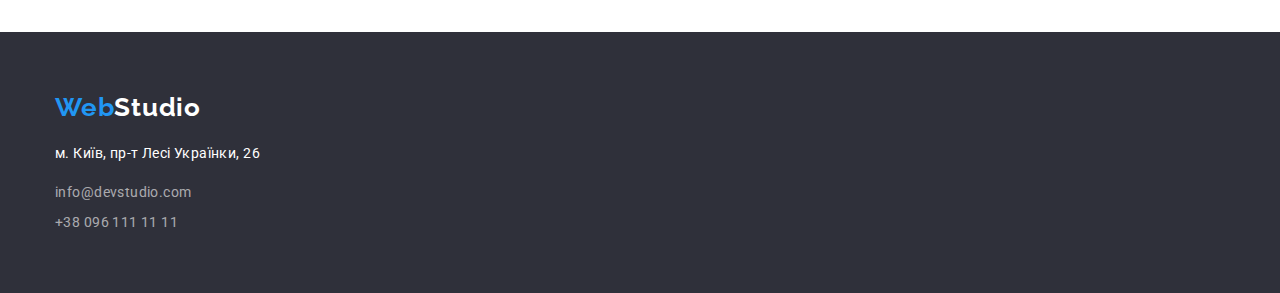
==== commit e933ce4a: "proverka060922" ====
--- a/portfolio.html
+++ b/portfolio.html
@@ -66,7 +66,7 @@
           </ul>
         
           <ul class="work-link list">
-            <li class="work-list">
+            <li class="work-item">
               <img
                 src="./images/img.1.jpg"
                 alt="Noutbook"
@@ -76,7 +76,7 @@
               <h2 class="container-title">Технокряк</h2>
               <p class="container-text">Веб-сайт</p>
             </li>
-            <li class="work-list">
+            <li class="work-item">
               <img
                 src="./images/img.2.jpg"
                 alt="Backetbol"
@@ -86,7 +86,7 @@
               <h2 class="container-title">Постер New Orlean vs Golden Star</h2>
               <p class="container-text">Дизайн</p>
             </li>
-            <li class="work-list">
+            <li class="work-item">
               <img
                 src="./images/img.3.jpg"
                 alt="Firma"
@@ -96,7 +96,7 @@
               <h2 class="container-title">Ресторан Seafood</h2>
               <p class="container-text">Додаток</p>
             </li>
-            <li class="work-list">
+            <li class="work-item">
               <img
                 src="./images/img.4.jpg"
                 alt="Nauchniki"
@@ -106,7 +106,7 @@
               <h2 class="container-title">Проєкт Prime</h2>
               <p class="container-text">Маркетинг</p>
             </li>
-            <li class="work-list">
+            <li class="work-item">
               <img
                 src="./images/img.5.jpg"
                 alt="Kirpichi"
@@ -116,7 +116,7 @@
               <h2 class="container-title">Проєкт Boxes</h2>
               <p class="container-text">Додаток</p>
             </li>
-            <li class="work-list">
+            <li class="work-item">
               <img
                 src="./images/img.6.jpg"
                 alt="Monitor"
@@ -126,7 +126,7 @@
               <h2 class="container-title">Inspiration has no Borders</h2>
               <p class="container-text">Веб-сайт</p>
             </li>
-            <li class="work-list">
+            <li class="work-item">
               <img
                 src="./images/img.7.jpg"
                 alt="Book"
@@ -136,7 +136,7 @@
               <h2 class="container-title">Видання Limited Edition</h2>
               <p class="container-text">Дизайн</p>
             </li>
-            <li class="work-list">
+            <li class="work-item">
               <img
                 src="./images/img.8.jpg"
                 alt="Yarlik"
@@ -146,7 +146,7 @@
               <h2 class="container-title">Проєкт LAB</h2>
               <p class="container-text">Маркетинг</p>
             </li>
-            <li class="work-list">
+            <li class="work-item">
               <img
                 src="./images/img.9.jpg"
                 alt="Nout"
@@ -166,8 +166,8 @@
           >Web<span class="logo-end">Studio</span></a
         >
         <address>
-          <ul class="site-footer">
-            <li class="list">
+          <ul class="site-footer list">
+            <li class="footer-item">
               <a
                 href="https://goo.gl/maps/8KMrA27ERhPjtxna9"
                 rel="noopener noreferrer"
@@ -175,12 +175,12 @@
                 >м. Київ, пр-т Лесі Українки, 26</a
               >
             </li>
-            <li class="list">
+            <li class="footer-item">
               <a href="mailto:info@devstudio.com" class="info"
                 >info@devstudio.com</a
               >
             </li>
-            <li class="list">
+            <li class="footer-item">
               <a href="tel:+380961111111" class="info">+38 096 111 11 11</a>
             </li>
           </ul>
--- a/css/styles.css
+++ b/css/styles.css
@@ -333,10 +333,13 @@
   margin-bottom: 60px;
 }
 
-.site-footer .info {
+.footer-item:not(last-child) {
+  margin-bottom: 9px;
+}
+
+ .info {
   display: inline-block;
-  margin-bottom: 9px;
-
+  margin: 0;
   font-style: normal;
   font-weight: 400;
   font-size: 14px;
@@ -385,8 +388,6 @@
   cursor: pointer;
 }
 
-/* -------------style work------------*/
-
 .work-link {
   display: flex;
   flex-wrap: wrap;
@@ -395,7 +396,7 @@
   margin-top: 0;
   margin-bottom: 94px;
 }
-.work-list {
+.work-item {
   background-color: var(--white-color);
   width: 370px;
   height: 405px;
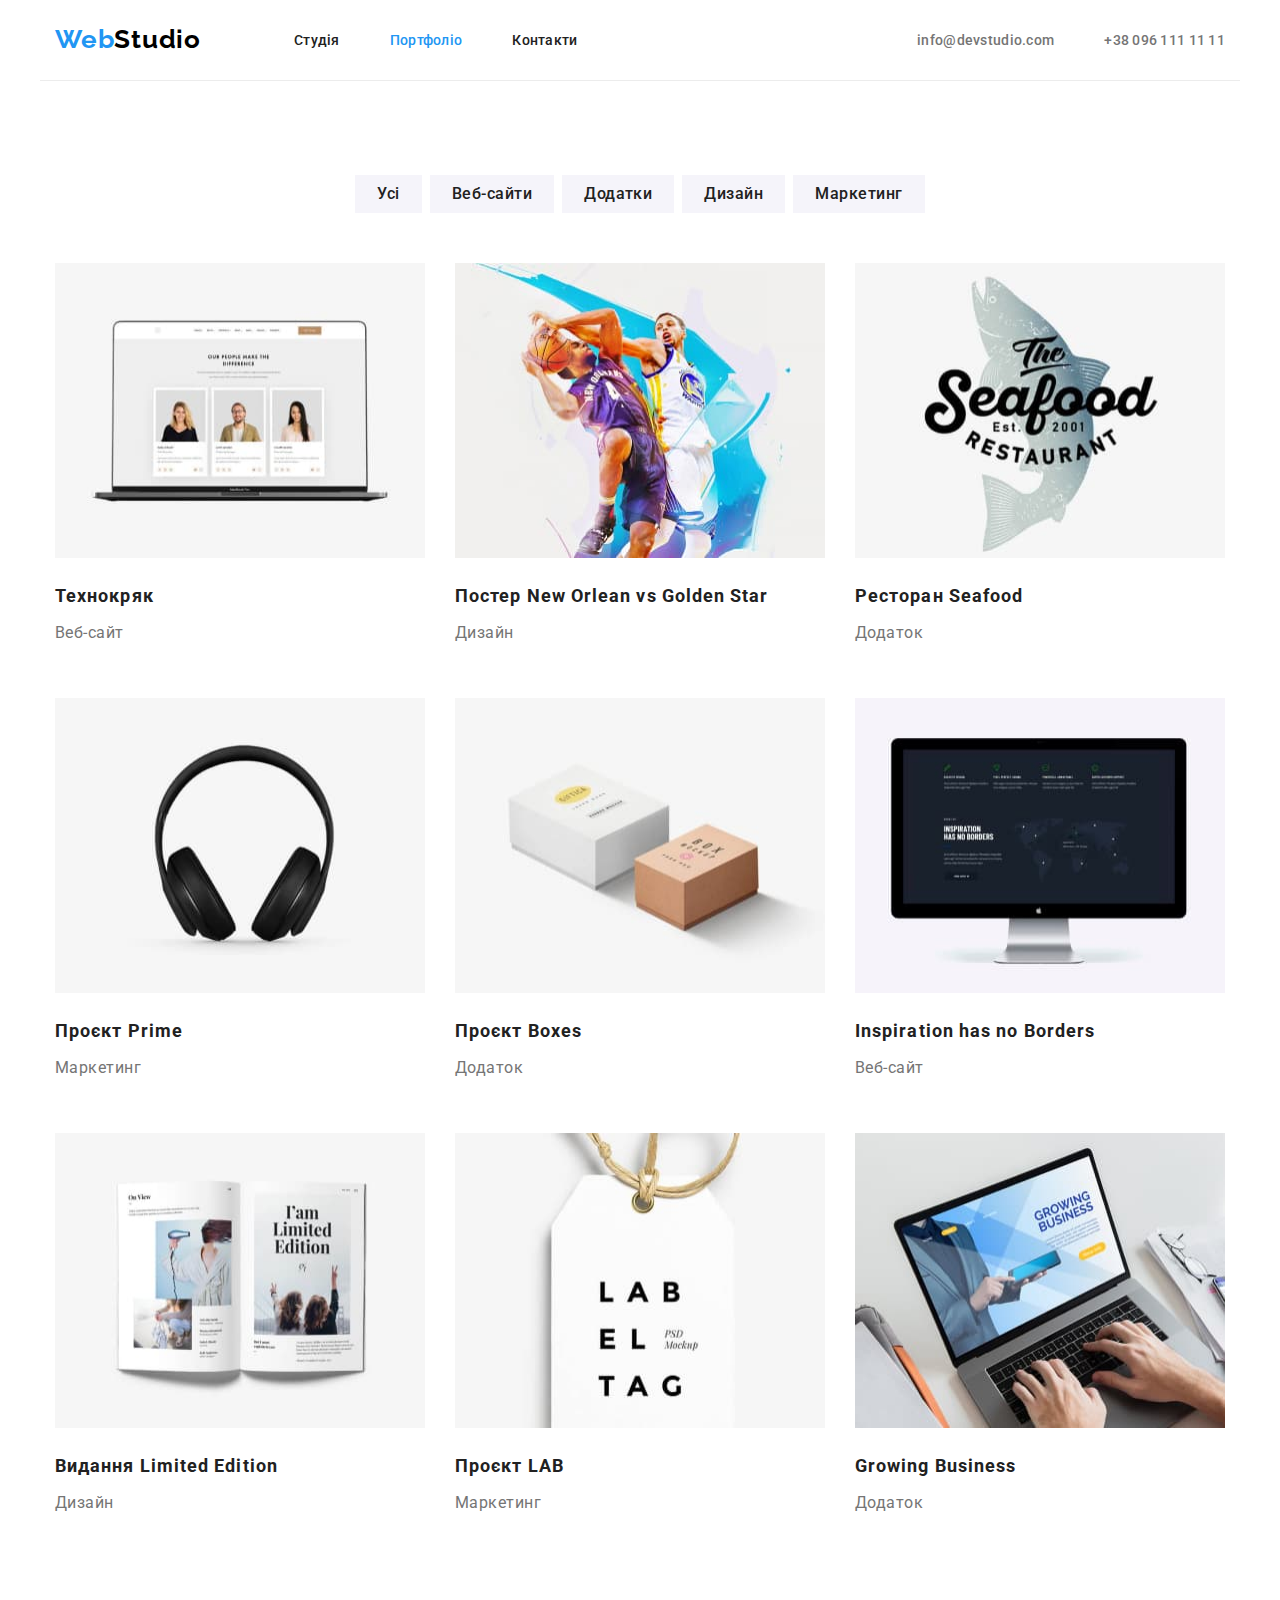
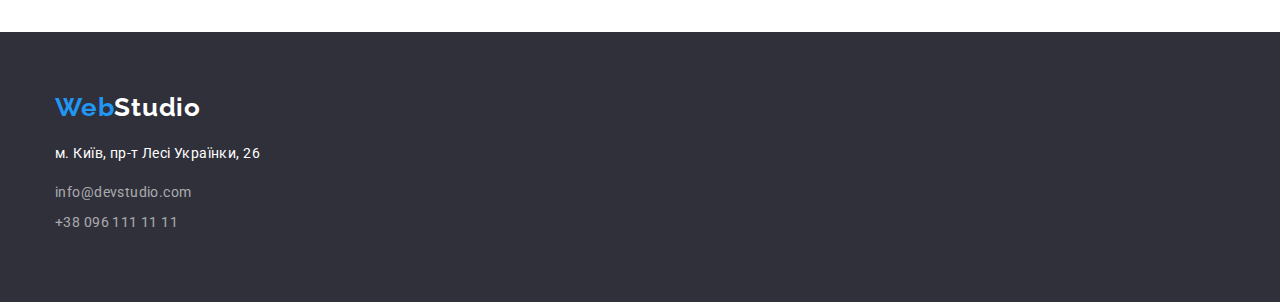
==== commit bd31b51d: "proverka02060922" ====
--- a/portfolio.html
+++ b/portfolio.html
@@ -45,7 +45,7 @@
         </ul>
       </header>
     <main>
-      <section class="work">
+      <section class="section">
         <div class="container">
           <ul class="filter-list list">
             <li class="filter-item">
@@ -160,8 +160,9 @@
         </div>
       </section>
     </main>
-    <footer class="footer">
-      <div class="container contact">
+    <footer>
+      <section class="footer">
+      <div class="container">
         <a href="./index.htm" class="logo"
           >Web<span class="logo-end">Studio</span></a
         >
@@ -186,6 +187,7 @@
           </ul>
         </address>
       </div>
+      </section>
     </footer>
   </body>
 </html>
--- a/css/styles.css
+++ b/css/styles.css
@@ -33,7 +33,6 @@
 }
 
 .container {
-  margin-top: 94px;
   margin-left: auto;
   margin-right: auto;
   width: 1200px;
@@ -42,12 +41,16 @@
   padding-left: 15px;
 }
 
+.section {
+  padding-top:94px;
+  padding-bottom: 94px;
+}
 img {
   display: block;
 }
 /* general style ul */
 
-/* Page header */
+/* ------Page header------- */
 .page-header {
   display: flex;
   margin-top: 0;
@@ -151,17 +154,18 @@
 
 /* style index.html*/
 
-/* style heroy*/
+/* ----------style heroy-------*/
 .heroy {
   background-color: #2f303a;
   text-align: center;
+  padding-top: 200px;
+  padding-bottom: 200px;
 }
 
 .slogan {
-  margin-top: 0;
-  margin-bottom: 30px;
-  padding-top: 200px;
-
+  margin: 0;
+  padding-bottom: 30px;
+  
   color: var(--white-color);
   font-weight: 900;
   font-size: 44px;
@@ -170,8 +174,8 @@
   letter-spacing: 0.06em;
   text-transform: uppercase;
 }
-.button {
-  margin-bottom: 200px;
+.heroy-button {
+  
   padding: 10px 32px;
   border-radius: 4px;
   border: 1px solid transparent;
@@ -191,16 +195,24 @@
   color: var(--accent-color);
   cursor: pointer;
 }
-/* style skills*/
+/* ----------style skills--------*/
+.hidden-header {
+  display: none;
+}
+
 .skills {
+  padding-top: 94px;
+  padding-bottom: 94px;
+}
+.skills-list {
   display: flex;
   padding: 0;
   margin: 0;
 }
 
 .skills-title {
-  margin-top: 0;
-  margin-bottom: 10px;
+  margin: 0;
+  padding-bottom: 10px;
 
   font-weight: 700;
   font-size: 14px;
@@ -211,9 +223,8 @@
 }
 
 .skills-text {
-  margin-top: 0;
-  margin-bottom: 0;
-
+  margin: 0;
+  
   font-weight: 400;
   font-size: 14px;
   line-height: 1.8;
@@ -221,18 +232,23 @@
   color: #757575;
 }
 
-/* style activity*/
+/* -------style activity*--------*/
+
+.section-activ {
+  padding-top:  0;
+}
 
 .activity {
   display: flex;
   padding: 0;
+
   justify-content: space-between;
   padding-bottom: 94px;
   margin: 0;
 }
 .activity-title {
-  margin-top: 0;
-  margin-bottom: 50px;
+  margin: 0;
+  padding-bottom: 50px;
 
   font-weight: 700;
   font-size: 36px;
@@ -242,20 +258,15 @@
   color: #212121;
 }
 
-/* style наша команда*/
+/* ------style наша команда--------*/
 
 .team {
-  padding-bottom: 94px;
   background-color: #f5f4fa;
 }
 
-.out {
-  margin-top: 0;
-  padding-top: 94px;
-}
 .card-title {
-  margin-bottom: 50px;
-  margin-top: 0;
+  padding-bottom: 50px;
+  margin: 0;
 
   font-weight: 700;
   font-size: 36px;
@@ -265,21 +276,21 @@
   color: #212121;
 }
 
-.out-team {
-  display: flex;
-  padding: 0;
-  margin: 0;
-
+.team-list {
+  display: flex;
   justify-content: space-between;
 }
+
 .card {
   width: 270px;
   background-color: #ffffff;
 }
 
 .name-title {
-  margin-top: 30px;
-  margin-bottom: 10px;
+  padding-top: 30px;
+  padding-bottom: 10px;
+  margin: 0;
+
   font-size: 16px;
   line-height: 1.87;
   text-align: center;
@@ -287,8 +298,8 @@
 }
 
 .card-text {
-  margin-top: 0;
-  margin-bottom: 30px;
+  margin: 0;
+  padding-bottom: 30px;
 
   color: #757575;
   font-family: "Roboto";
@@ -298,23 +309,25 @@
   letter-spacing: 0.03em;
 }
 
-/* style footer */
+/*---------- style footer---------- */
 
 .footer {
-  display: flex;
+  padding-top: 60px;
+  padding-bottom: 60px;
+  display: flex;
+
   background-color: #2f303a;
 }
 
-.contact {
-  margin-top: 60px;
-}
 .footer .logo {
-  margin-bottom: 20px;
+  padding-bottom: 20px;
+  margin: 0;
 }
 
 .site-address {
   display: inline-block;
-  margin-bottom: 9px;
+  padding-bottom: 9px;
+  margin: 0;
 
   font-style: normal;
   font-size: 14px;
@@ -328,13 +341,13 @@
   color: #2196f3;
 }
 .site-footer {
-  padding: 0;
-  margin-top: 20px;
-  margin-bottom: 60px;
+  margin: 0;
+  padding-top: 20px;
+  
 }
 
 .footer-item:not(last-child) {
-  margin-bottom: 9px;
+  padding-bottom: 9px;
 }
 
  .info {
@@ -361,8 +374,8 @@
   display: flex;
   justify-content: center;
   padding: 0;
-  margin-top: 0;
-  margin-bottom: 50px;
+  margin: 0;
+  padding-bottom: 50px;
 }
 .filter-item:not(:last-child) {
   margin-right: 8px;
@@ -392,9 +405,9 @@
   display: flex;
   flex-wrap: wrap;
   gap: 30px;
-  padding: 0;
-  margin-top: 0;
-  margin-bottom: 94px;
+  
+  margin: 0;
+  
 }
 .work-item {
   background-color: var(--white-color);
@@ -402,8 +415,9 @@
   height: 405px;
 }
 .container-title {
-  margin-top: 20px;
-  margin-bottom: 4px;
+  padding-top: 20px;
+  padding-bottom: 4px;
+  margin: 0;
 
   font-weight: 700;
   font-size: 18px;
@@ -413,8 +427,8 @@
   text-align: left;
 }
 .container-text {
-  margin-top: 0;
-  margin-bottom: 20px;
+  margin: 0;
+  padding-bottom: 20px;
 
   font-weight: 400;
   font-size: 16px;
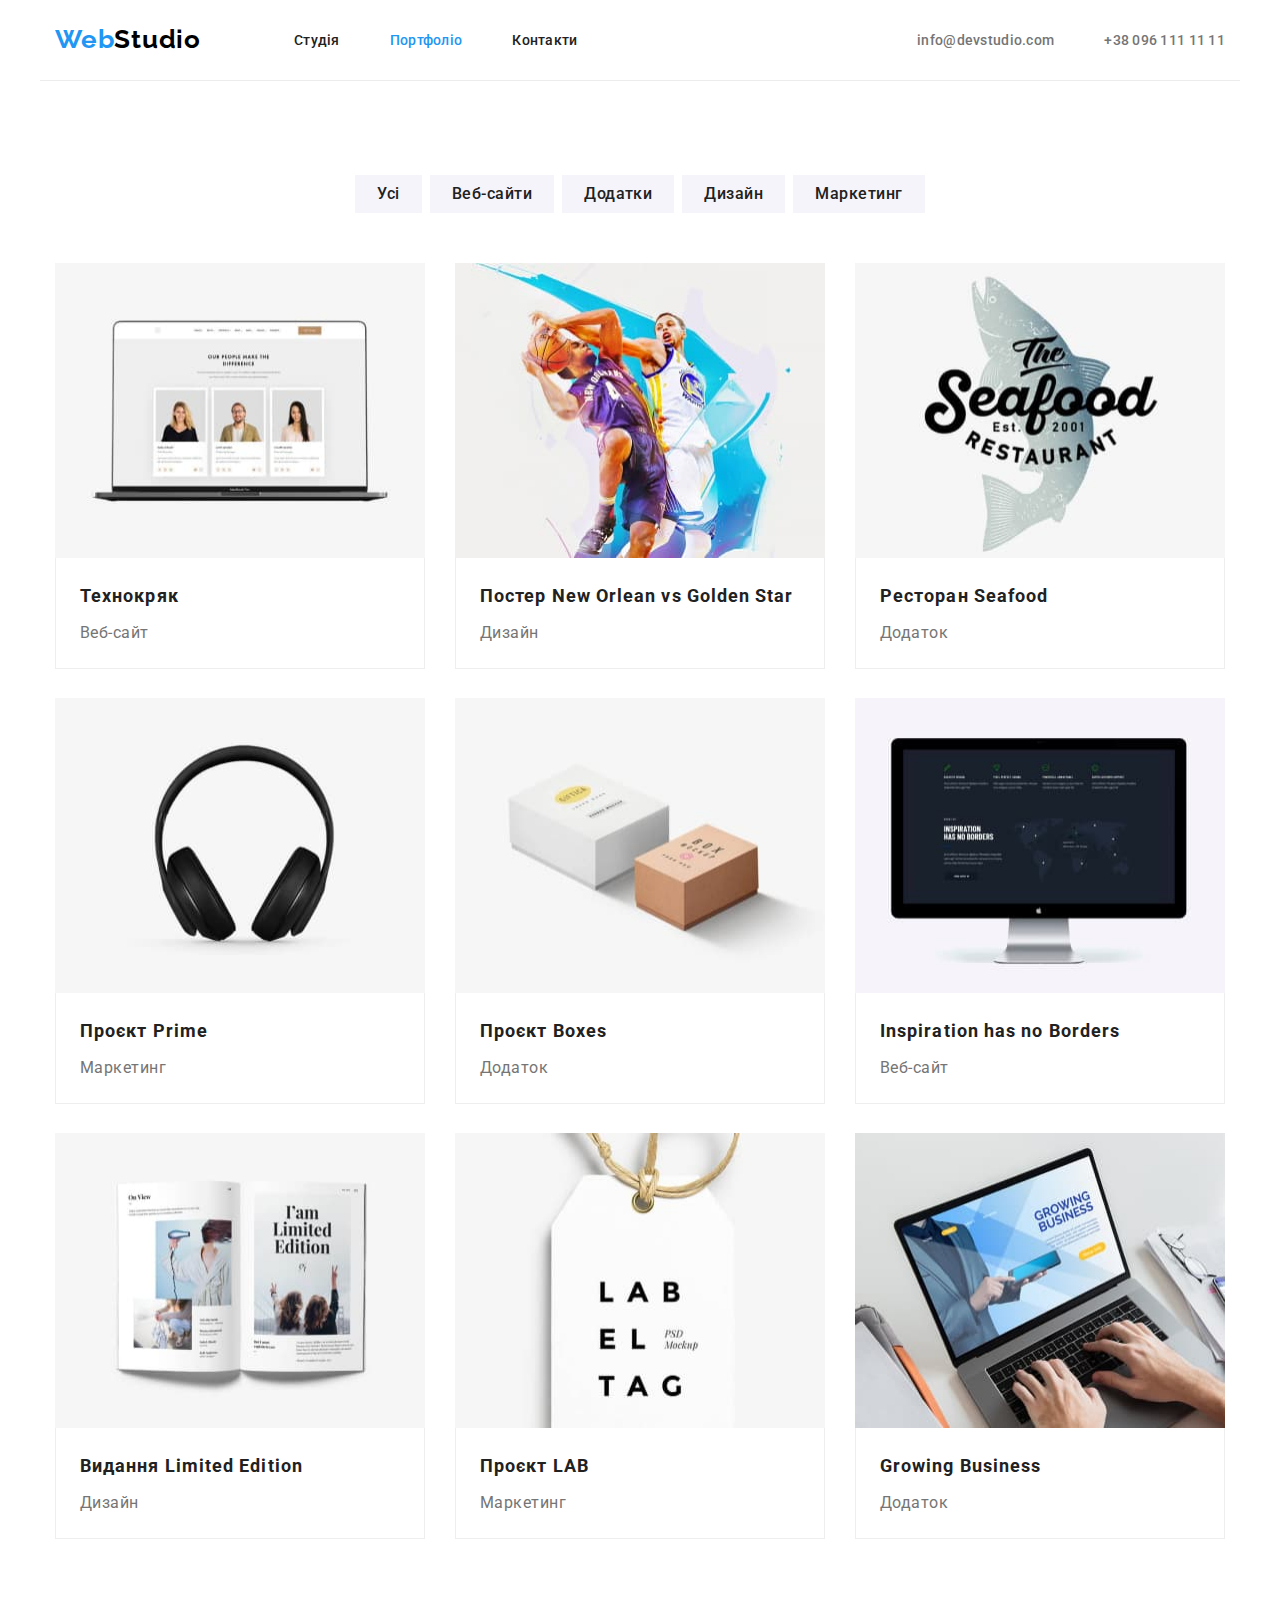
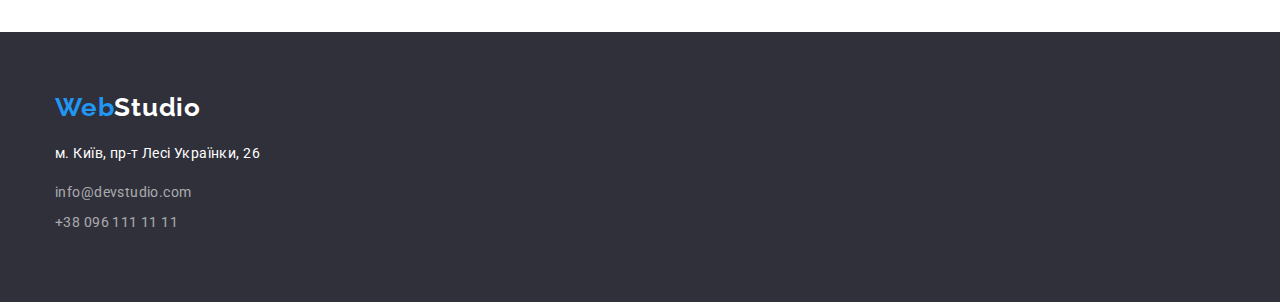
==== commit fb6d815f: "davayvpered" ====
--- a/portfolio.html
+++ b/portfolio.html
@@ -4,7 +4,7 @@
     <meta charset="UTF-8" />
     <meta http-equiv="X-UA-Compatible" content="IE=edge" />
     <meta name="viewport" content="width=device-width, initial-scale=1.0" />
-    
+
     <link rel="preconnect" href="https://fonts.googleapis.com" />
     <link rel="preconnect" href="https://fonts.gstatic.com" crossorigin />
     <link
@@ -32,18 +32,18 @@
           <li class="list"><a href="" class="link current">Портфоліо</a></li>
           <li class="list"><a href="" class="link">Контакти</a></li>
         </ul>
-</nav>
-        <ul class="site-contact">
-          <li class="list">
-            <a href="mailto:info@devstudio.com" class="info"
-              >info@devstudio.com</a
-            >
-          </li>
-          <li class="list">
-            <a href="tel:+380961111111" class="info">+38 096 111 11 11</a>
-          </li>
-        </ul>
-      </header>
+      </nav>
+      <ul class="site-contact">
+        <li class="list">
+          <a href="mailto:info@devstudio.com" class="info"
+            >info@devstudio.com</a
+          >
+        </li>
+        <li class="list">
+          <a href="tel:+380961111111" class="info">+38 096 111 11 11</a>
+        </li>
+      </ul>
+    </header>
     <main>
       <section class="section">
         <div class="container">
@@ -64,7 +64,7 @@
               <button class="filter-btn" type="button">Маркетинг</button>
             </li>
           </ul>
-        
+
           <ul class="work-link list">
             <li class="work-item">
               <img
@@ -73,8 +73,11 @@
                 width="370"
                 height="295"
               />
+              <div class="work-name">
               <h2 class="container-title">Технокряк</h2>
               <p class="container-text">Веб-сайт</p>
+            </div>
+              
             </li>
             <li class="work-item">
               <img
@@ -83,8 +86,11 @@
                 width="370"
                 height="295"
               />
+              <div class="work-name">
               <h2 class="container-title">Постер New Orlean vs Golden Star</h2>
               <p class="container-text">Дизайн</p>
+            
+            </div>
             </li>
             <li class="work-item">
               <img
@@ -93,8 +99,10 @@
                 width="370"
                 height="295"
               />
+              <div class="work-name">
               <h2 class="container-title">Ресторан Seafood</h2>
               <p class="container-text">Додаток</p>
+            </div>
             </li>
             <li class="work-item">
               <img
@@ -103,8 +111,10 @@
                 width="370"
                 height="295"
               />
+              <div class="work-name">
               <h2 class="container-title">Проєкт Prime</h2>
               <p class="container-text">Маркетинг</p>
+            </div>
             </li>
             <li class="work-item">
               <img
@@ -113,8 +123,10 @@
                 width="370"
                 height="295"
               />
+              <div class="work-name">
               <h2 class="container-title">Проєкт Boxes</h2>
               <p class="container-text">Додаток</p>
+            </div>
             </li>
             <li class="work-item">
               <img
@@ -123,8 +135,10 @@
                 width="370"
                 height="295"
               />
+              <div class="work-name">
               <h2 class="container-title">Inspiration has no Borders</h2>
               <p class="container-text">Веб-сайт</p>
+            </div>
             </li>
             <li class="work-item">
               <img
@@ -133,8 +147,10 @@
                 width="370"
                 height="295"
               />
+              <div class="work-name">
               <h2 class="container-title">Видання Limited Edition</h2>
               <p class="container-text">Дизайн</p>
+            </div>
             </li>
             <li class="work-item">
               <img
@@ -143,8 +159,10 @@
                 width="370"
                 height="295"
               />
+              <div class="work-name">
               <h2 class="container-title">Проєкт LAB</h2>
               <p class="container-text">Маркетинг</p>
+            </div>
             </li>
             <li class="work-item">
               <img
@@ -153,8 +171,10 @@
                 width="370"
                 height="295"
               />
+              <div class="work-name">
               <h2 class="container-title">Growing Business</h2>
               <p class="container-text">Додаток</p>
+            </div>
             </li>
           </ul>
         </div>
@@ -162,31 +182,31 @@
     </main>
     <footer>
       <section class="footer">
-      <div class="container">
-        <a href="./index.htm" class="logo"
-          >Web<span class="logo-end">Studio</span></a
-        >
-        <address>
-          <ul class="site-footer list">
-            <li class="footer-item">
-              <a
-                href="https://goo.gl/maps/8KMrA27ERhPjtxna9"
-                rel="noopener noreferrer"
-                class="site-address"
-                >м. Київ, пр-т Лесі Українки, 26</a
-              >
-            </li>
-            <li class="footer-item">
-              <a href="mailto:info@devstudio.com" class="info"
-                >info@devstudio.com</a
-              >
-            </li>
-            <li class="footer-item">
-              <a href="tel:+380961111111" class="info">+38 096 111 11 11</a>
-            </li>
-          </ul>
-        </address>
-      </div>
+        <div class="container">
+          <a href="./index.htm" class="logo"
+            >Web<span class="logo-end">Studio</span></a
+          >
+          <address>
+            <ul class="site-footer list">
+              <li class="footer-item">
+                <a
+                  href="https://goo.gl/maps/8KMrA27ERhPjtxna9"
+                  rel="noopener noreferrer"
+                  class="site-address"
+                  >м. Київ, пр-т Лесі Українки, 26</a
+                >
+              </li>
+              <li class="footer-item">
+                <a href="mailto:info@devstudio.com" class="info"
+                  >info@devstudio.com</a
+                >
+              </li>
+              <li class="footer-item">
+                <a href="tel:+380961111111" class="info">+38 096 111 11 11</a>
+              </li>
+            </ul>
+          </address>
+        </div>
       </section>
     </footer>
   </body>
--- a/css/styles.css
+++ b/css/styles.css
@@ -42,7 +42,7 @@
 }
 
 .section {
-  padding-top:94px;
+  padding-top: 94px;
   padding-bottom: 94px;
 }
 img {
@@ -165,7 +165,7 @@
 .slogan {
   margin: 0;
   padding-bottom: 30px;
-  
+
   color: var(--white-color);
   font-weight: 900;
   font-size: 44px;
@@ -175,7 +175,6 @@
   text-transform: uppercase;
 }
 .heroy-button {
-  
   padding: 10px 32px;
   border-radius: 4px;
   border: 1px solid transparent;
@@ -224,7 +223,7 @@
 
 .skills-text {
   margin: 0;
-  
+
   font-weight: 400;
   font-size: 14px;
   line-height: 1.8;
@@ -235,7 +234,7 @@
 /* -------style activity*--------*/
 
 .section-activ {
-  padding-top:  0;
+  padding-top: 0;
 }
 
 .activity {
@@ -343,14 +342,13 @@
 .site-footer {
   margin: 0;
   padding-top: 20px;
-  
 }
 
 .footer-item:not(last-child) {
   padding-bottom: 9px;
 }
 
- .info {
+.info {
   display: inline-block;
   margin: 0;
   font-style: normal;
@@ -383,7 +381,7 @@
 
 .filter-btn {
   padding: 6px 22px;
-  
+
   font-weight: 500;
   font-size: 16px;
   line-height: 1.62;
@@ -405,9 +403,15 @@
   display: flex;
   flex-wrap: wrap;
   gap: 30px;
-  
-  margin: 0;
-  
+
+  margin: 0;
+}
+
+.work-name {
+  padding-left: 24px;
+  border-left: 1px solid #EEEEEE; 
+  border-right: 1px solid #EEEEEE;
+  border-bottom: 1px solid #EEEEEE;
 }
 .work-item {
   background-color: var(--white-color);
